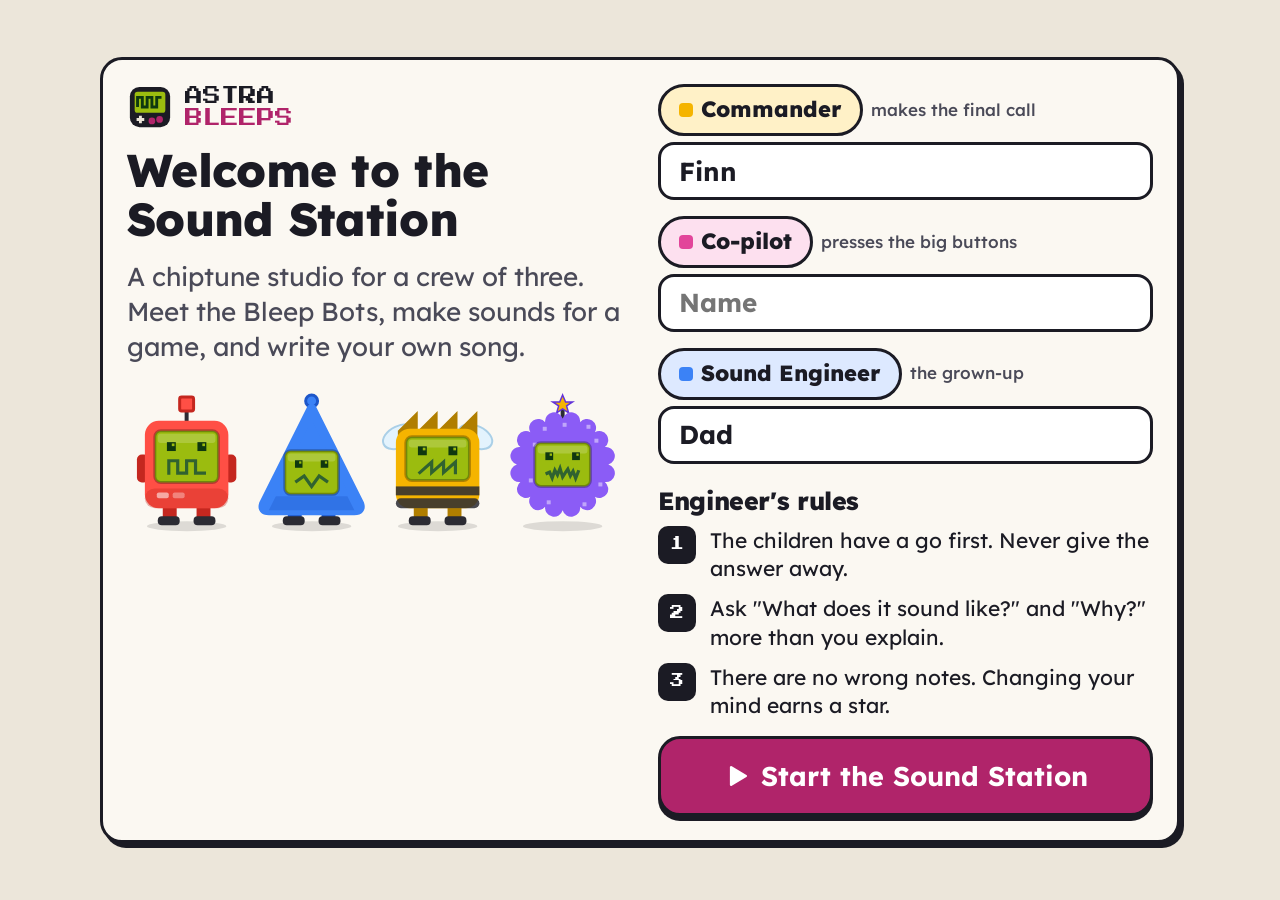
==== bleeps/index.html @ d09997f2 "Add Astra Bleeps in /bleeps/ and keep the space app's cache out of it Co-Authored-By: Claude Opus 5." ====
<!doctype html>
<html lang="en-GB">
<head>
<meta charset="utf-8">
<meta name="viewport" content="width=device-width, initial-scale=1, viewport-fit=cover">
<title>Astra Bleeps</title>
<meta name="description" content="A chiptune studio for a crew of three: meet the Bleep Bots, make game sounds and write your own song.">
<meta name="theme-color" content="#ece6da">
<meta name="color-scheme" content="light">
<meta name="mobile-web-app-capable" content="yes">
<meta name="apple-mobile-web-app-capable" content="yes">
<meta name="apple-mobile-web-app-status-bar-style" content="default">
<meta name="apple-mobile-web-app-title" content="Astra Bleeps">
<link rel="manifest" href="manifest.webmanifest">
<link rel="icon" type="image/png" sizes="32x32" href="assets/icons/favicon-32.png">
<link rel="apple-touch-icon" href="assets/icons/apple-touch-icon-180.png">
<link rel="preconnect" href="https://fonts.googleapis.com">
<link rel="preconnect" href="https://fonts.gstatic.com" crossorigin>
<link rel="stylesheet" href="css/app.css">
</head>
<body>
<main id="app"></main>
<noscript><p style="padding:40px;font-family:sans-serif">Astra Bleeps needs JavaScript switched on.</p></noscript>
<script type="module" src="js/app.js"></script>
</body>
</html>
---- bleeps/css/app.css ----
/* Astra Bleeps: a warm handheld-console look. Cream body, bold outlines, chunky buttons,
   Game Boy green LCD panels, one colour per robot. */
@import url('https://fonts.googleapis.com/css2?family=Lexend:wght@400;500;600;700;800&family=Press+Start+2P&display=swap');

:root {
  --bg: #ece6da;
  --bg-2: #e2dbcc;
  --bg-3: #d8d0bf;
  --card: #fbf8f2;
  --card-2: #f4efe5;
  --ink: #1b1b24;
  --ink-2: #4a4a58;
  --ink-3: #87849a;
  --line: #d3cbbb;
  --edge: #1b1b24;
  --lcd: #9bbc0f;
  --lcd-2: #8bac0f;
  --lcd-dark: #306230;
  --lcd-ink: #0f380f;
  --bezel: #4b4b5c;
  --a: #b0246a;            /* the console's A button: main actions */
  --a-dark: #7c1449;
  --a-soft: #f7d9e8;
  --go: #1fa35c;
  --go-dark: #12733f;
  --bleep: #ff4f45; --bleep-dark: #c4271f; --bleep-soft: #ffe1de;
  --hoot: #3b82f6; --hoot-dark: #1d56c9; --hoot-soft: #dde9ff;
  --buzz: #f5b400; --buzz-dark: #b07e00; --buzz-soft: #fff1c7;
  --fizz: #8b5cf6; --fizz-dark: #6232d9; --fizz-soft: #ece4ff;
  --crew: #14b8a6; --crew-dark: #0b7f73; --crew-soft: #d5f5f1;
  --cmd: #f5b400;          /* Commander */
  --cop: #e2459a;          /* Co-pilot */
  --eng: #3b82f6;          /* Sound Engineer */
  --radius: 22px;
  --font: 'Lexend', system-ui, sans-serif;
  --pixel: 'Press Start 2P', ui-monospace, monospace;
  --pop: 4px 5px 0 var(--edge);
  --pop-sm: 3px 3px 0 var(--edge);
  --top: 76px;
  color-scheme: light;
}

*, *::before, *::after { box-sizing: border-box; }
html, body {
  margin: 0; height: 100%; background: var(--bg); color: var(--ink);
  font-family: var(--font); font-size: 22px; line-height: 1.35;
  -webkit-font-smoothing: antialiased; -webkit-tap-highlight-color: transparent; overscroll-behavior: none;
}
body { overflow: hidden; user-select: none; -webkit-user-select: none; -webkit-touch-callout: none; touch-action: manipulation; }
input, textarea { user-select: text; -webkit-user-select: text; font-family: var(--font); }
h1, h2, h3 { font-weight: 800; letter-spacing: -0.015em; margin: 0; }
h1 { font-size: clamp(36px, 4vw, 54px); line-height: 1.05; }
h2 { font-size: clamp(28px, 2.8vw, 38px); line-height: 1.1; }
h3 { font-size: 25px; line-height: 1.2; }
p { margin: 0 0 0.5em; }
button { font-family: var(--font); color: inherit; }
svg { display: block; }
.pixel { font-family: var(--pixel); letter-spacing: 0; font-weight: 400; }
.muted { color: var(--ink-2); }
.faint { color: var(--ink-3); }
.row { display: flex; align-items: center; }
.col { display: flex; flex-direction: column; }
.gap { gap: 16px; }
.gap-s { gap: 10px; }
.wrap { flex-wrap: wrap; }
.grow { flex: 1; }
.center { justify-content: center; }
.lead { font-size: 26px; line-height: 1.35; }
.hidden { display: none !important; }

#app { position: fixed; inset: 0; display: flex; flex-direction: column; }
.view { flex: 1; min-height: 0; display: flex; flex-direction: column; position: relative; }
.scroll { overflow-y: auto; overflow-x: hidden; -webkit-overflow-scrolling: touch; }

/* ---------------- Buttons ---------------- */
.btn {
  display: inline-flex; align-items: center; justify-content: center; gap: 10px;
  min-height: 64px; padding: 0 26px; border-radius: 18px; border: 3px solid var(--edge);
  background: var(--card); color: var(--ink); font-size: 22px; font-weight: 700; cursor: pointer;
  box-shadow: 0 5px 0 var(--edge); transform: translateY(0); transition: transform .06s, box-shadow .06s, background .15s;
  white-space: nowrap; text-decoration: none; touch-action: manipulation;
}
.btn svg { width: 28px; height: 28px; flex: none; }
.btn:active, .btn.press { transform: translateY(4px); box-shadow: 0 1px 0 var(--edge); }
.btn:disabled { opacity: .45; cursor: default; transform: none; box-shadow: 0 5px 0 var(--edge); }
.btn.primary { background: var(--a); color: #fff; }
.btn.go { background: var(--go); color: #fff; }
.btn.dark { background: var(--ink); color: #fff; }
.btn.ghost { background: transparent; box-shadow: none; border-color: var(--line); }
.btn.ghost:active { transform: translateY(2px); }
.btn.big { min-height: 80px; font-size: 27px; padding: 0 34px; border-radius: 22px; }
.btn.small { min-height: 52px; font-size: 19px; padding: 0 18px; border-radius: 14px; }
.btn.small svg { width: 24px; height: 24px; }
.btn.round { width: 64px; padding: 0; border-radius: 50%; }
.btn.round.small { width: 52px; }
.btn.on { background: var(--ink); color: #fff; }
.btn.glow { animation: glow 1.6s ease-in-out infinite; }
@keyframes glow { 0%, 100% { box-shadow: 0 5px 0 var(--edge), 0 0 0 0 rgba(176, 36, 106, .45); } 50% { box-shadow: 0 5px 0 var(--edge), 0 0 0 12px rgba(176, 36, 106, 0); } }

.speak-btn {
  width: 58px; height: 58px; flex: none; border-radius: 50%; border: 3px solid var(--edge); background: var(--card);
  display: inline-flex; align-items: center; justify-content: center; cursor: pointer; box-shadow: 0 4px 0 var(--edge); color: var(--ink);
}
.speak-btn svg { width: 28px; height: 28px; }
.speak-btn:active { transform: translateY(3px); box-shadow: 0 1px 0 var(--edge); }
.speak-btn.on { background: var(--a); color: #fff; animation: pulse 1s ease-in-out infinite; }
@keyframes pulse { 50% { transform: scale(1.07); } }

/* ---------------- Cards and panels ---------------- */
.card { background: var(--card); border: 3px solid var(--edge); border-radius: var(--radius); box-shadow: var(--pop); padding: 24px; }
.card.flat { box-shadow: none; }
.panel { background: var(--bg-2); border-radius: var(--radius); padding: 18px; }
.eyebrow { font-family: var(--pixel); font-size: 13px; color: var(--ink-2); letter-spacing: .5px; text-transform: uppercase; margin-bottom: 8px; }
.chip { display: inline-flex; align-items: center; gap: 8px; padding: 6px 14px; border-radius: 999px; border: 2.5px solid var(--edge); background: var(--card); font-weight: 700; font-size: 18px; }
.chip svg { width: 22px; height: 22px; }
.who { display: inline-flex; align-items: center; gap: 8px; padding: 8px 18px; border-radius: 999px; border: 3px solid var(--edge); font-weight: 800; font-size: 22px; background: var(--card); }
.who::before { content: ''; width: 14px; height: 14px; border-radius: 4px; background: currentColor; }
.who.commander { background: #fff1c7; color: var(--ink); }
.who.commander::before { background: var(--cmd); }
.who.copilot { background: #fde0ef; color: var(--ink); }
.who.copilot::before { background: var(--cop); }
.who.engineer { background: #dde9ff; color: var(--ink); }
.who.engineer::before { background: var(--eng); }
.who.everyone { background: #e6f6ee; }
.who.everyone::before { background: var(--go); }

.lcd {
  background: var(--lcd); border-radius: 14px; border: 10px solid var(--bezel); box-shadow: inset 0 0 0 2px rgba(0,0,0,.15);
  color: var(--lcd-ink); font-family: var(--pixel); image-rendering: pixelated;
}
.lcdwave { width: 100%; height: auto; }

/* ---------------- Top bar ---------------- */
.topbar {
  height: var(--top); flex: none; display: flex; align-items: center; gap: 14px; padding: 0 18px;
  background: var(--bg); border-bottom: 3px solid var(--edge); position: relative; z-index: 5;
}
.topbar .title { font-weight: 800; font-size: 26px; white-space: nowrap; overflow: hidden; text-overflow: ellipsis; }
.topbar .spacer { flex: 1; }
.logo { display: flex; align-items: center; gap: 12px; }
.logo .mark { width: 46px; height: 46px; }
.logo .word { font-family: var(--pixel); font-size: 18px; line-height: 1.25; }
.logo .word span { color: var(--a); }

/* ---------------- Toast and modal ---------------- */
.toast {
  position: fixed; left: 50%; bottom: 120px; transform: translateX(-50%); z-index: 100;
  background: var(--ink); color: #fff; padding: 16px 28px; border-radius: 18px; font-weight: 700; font-size: 22px;
  box-shadow: 0 10px 30px rgba(0,0,0,.25); animation: toastIn .25s ease-out; max-width: 90vw; text-align: center;
}
@keyframes toastIn { from { opacity: 0; transform: translate(-50%, 12px); } }
.modal-back { position: fixed; inset: 0; background: rgba(27, 27, 36, .45); z-index: 90; display: flex; align-items: center; justify-content: center; padding: 24px; }
.modal { background: var(--card); border: 3px solid var(--edge); border-radius: 26px; box-shadow: 6px 8px 0 var(--edge); padding: 26px; width: min(720px, 100%); max-height: 92vh; overflow: auto; }
.modal.wide { width: min(1100px, 100%); }
.modal { --notch: var(--card); }
.modal-head { display: flex; align-items: center; justify-content: space-between; gap: 16px; margin-bottom: 18px; }

/* ---------------- Bots ---------------- */
.bot { position: relative; display: inline-flex; flex-direction: column; align-items: center; cursor: pointer; touch-action: manipulation; }
.bot .botsvg { width: 100%; height: auto; overflow: visible; }
.bot .body { transform-origin: 60px 120px; transform-box: view-box; }
.bot.sing .body { animation: hop .32s ease-out 2; }
.bot.sing .mouth { animation: talk .12s steps(2) infinite; }
.bot.sing .antenna { animation: wiggle .2s ease-in-out infinite; transform-origin: 60px 30px; transform-box: view-box; }
.bot .eyes { animation: blink 5s infinite; transform-origin: center 50px; transform-box: view-box; }
.bot .zzz text { animation: zz 2s ease-in-out infinite; }
.bot .zzz text:nth-child(2) { animation-delay: .5s; }
.bot .name { font-weight: 800; font-size: 22px; margin-top: 4px; }
@keyframes hop { 0% { transform: translateY(0) scale(1, 1); } 30% { transform: translateY(-14px) scale(.96, 1.05); } 70% { transform: translateY(0) scale(1.05, .95); } 100% { transform: none; } }
@keyframes talk { 0% { transform: scaleY(1.7); } 100% { transform: scaleY(.6); } }
@keyframes wiggle { 0%, 100% { transform: rotate(-8deg); } 50% { transform: rotate(8deg); } }
@keyframes blink { 0%, 95%, 100% { transform: scaleY(1); } 97% { transform: scaleY(.1); } }
@keyframes zz { 0%, 100% { opacity: .2; transform: translateY(0); } 50% { opacity: 1; transform: translateY(-4px); } }
@media (prefers-reduced-motion: reduce) { .bot.sing .body, .bot.sing .mouth, .bot .eyes { animation: none !important; } }

.sticker { width: 100%; height: 100%; }

/* ---------------- Crew setup ---------------- */
.setup { padding: 20px; }
.setup .card { margin: auto; width: min(1080px, 100%); display: grid; grid-template-columns: 1fr 1fr; gap: 22px 36px; }
.setup h1 { font-size: clamp(32px, 3.6vw, 46px); }
.setup .field input { min-height: 58px; }
.setup .hero { display: flex; gap: 6px; align-items: flex-end; }
.setup .hero .bot { width: 25%; }
.field { display: flex; flex-direction: column; gap: 6px; }
.field label { font-weight: 800; font-size: 20px; display: flex; align-items: center; gap: 8px; }
.field label small { font-weight: 500; color: var(--ink-2); font-size: 17px; }
.field input {
  min-height: 64px; border-radius: 16px; border: 3px solid var(--edge); padding: 0 18px; font-size: 26px; font-weight: 700; background: #fff; color: var(--ink);
}
.field input:focus { outline: 4px solid var(--a-soft); }
.rules { margin: 0; padding: 0; list-style: none; display: flex; flex-direction: column; gap: 12px; }
.rules li { display: flex; gap: 14px; align-items: flex-start; font-size: 21px; }
.rules .n { flex: none; width: 38px; height: 38px; border-radius: 10px; background: var(--ink); color: #fff; font-family: var(--pixel); font-size: 14px; display: flex; align-items: center; justify-content: center; }

/* ---------------- Home: Sound Station ---------------- */
.home { padding: 22px 26px 40px; display: flex; flex-direction: column; gap: 26px; }
.home-top { display: grid; grid-template-columns: 1.35fr 1fr; gap: 22px; }
.stage {
  background: linear-gradient(#2a2440, #1b1b2e); border: 3px solid var(--edge); border-radius: 26px; box-shadow: var(--pop);
  padding: 18px 20px 0; position: relative; overflow: hidden; min-height: 300px; display: flex; flex-direction: column;
}
.stage .stars { position: absolute; inset: 0; pointer-events: none; }
.stage .stagehead { display: flex; align-items: center; justify-content: space-between; color: #fff; position: relative; z-index: 1; }
.stage .stagehead .pixel { font-size: 15px; color: #ffd76a; }
.stage .bots { flex: 1; display: flex; align-items: flex-end; justify-content: space-around; gap: 4px; position: relative; z-index: 1; }
.stage .bots .bot { width: 19%; max-width: 150px; }
.stage .bots .bot .name { color: #fff; font-size: 20px; margin: 2px 0 6px; }
.stage .floor { height: 22px; background: repeating-linear-gradient(90deg, #3a3358 0 22px, #332d4f 22px 44px); margin: 0 -20px; border-top: 3px solid #120f1f; position: relative; z-index: 1; }

.cart {
  position: relative; background: #8d8a9c; border: 3px solid var(--edge); border-radius: 18px 18px 10px 10px; box-shadow: var(--pop);
  padding: 16px 16px 14px; display: flex; flex-direction: column; gap: 12px; color: #fff;
}
.cart::before { content: ''; position: absolute; right: -3px; top: -3px; width: 34px; height: 34px; background: var(--bg); border-left: 3px solid var(--edge); border-bottom: 3px solid var(--edge); border-bottom-left-radius: 8px; }
.cart .label { background: var(--card); color: var(--ink); border: 3px solid var(--edge); border-radius: 12px; padding: 12px 14px; display: flex; gap: 14px; align-items: center; }
.cart .label .art { width: 120px; height: 72px; border-radius: 8px; overflow: hidden; border: 3px solid var(--edge); flex: none; background: #1b1b2e; }
.cart .label h3 { font-size: 26px; }
.cart .slots { display: grid; grid-template-columns: repeat(4, 1fr); gap: 8px; }
.slot { background: #6f6c80; border: 2.5px solid var(--edge); border-radius: 10px; padding: 6px 4px; text-align: center; font-size: 15px; font-weight: 700; color: #e9e6f2; display: flex; flex-direction: column; align-items: center; gap: 4px; }
.slot .led { width: 14px; height: 14px; border-radius: 4px; background: #4a475a; border: 2px solid var(--edge); }
.slot.full { background: var(--card); color: var(--ink); }
.slot.full .led { background: var(--lcd); box-shadow: 0 0 8px var(--lcd); }
.cart .ridges { display: flex; gap: 6px; justify-content: center; }
.cart .ridges i { width: 18px; height: 6px; background: #6f6c80; border-radius: 3px; }

.section-title { display: flex; align-items: baseline; justify-content: space-between; gap: 16px; margin-bottom: 14px; }
.section-title h2 { font-size: 30px; }
.missions { display: grid; grid-template-columns: repeat(4, 1fr); gap: 18px; }
.mcard {
  position: relative; border: 3px solid var(--edge); border-radius: 18px 18px 10px 10px; box-shadow: var(--pop); padding: 12px 12px 12px; cursor: pointer;
  display: flex; flex-direction: column; gap: 10px; text-align: left; min-height: 210px; color: var(--ink);
}
.mcard:active { transform: translateY(3px); box-shadow: 1px 2px 0 var(--edge); }
.mcard .num { position: absolute; top: 10px; left: 12px; font-family: var(--pixel); font-size: 13px; background: var(--ink); color: #fff; padding: 6px 7px; border-radius: 6px; z-index: 2; }
.mcard .pic { height: 108px; border-radius: 10px; border: 3px solid var(--edge); background: var(--card); display: flex; align-items: center; justify-content: center; overflow: hidden; }
.mcard .pic svg.sticker { width: 84px; height: 84px; }
.mcard .pic .botsvg { height: 104px; width: auto; }
.mcard h3 { font-size: 22px; line-height: 1.15; }
.mcard .tag { font-size: 16px; color: var(--ink-2); font-weight: 600; }
.mcard .done { position: absolute; top: 8px; right: 8px; width: 46px; height: 46px; z-index: 2; }
.tools { display: grid; grid-template-columns: repeat(4, 1fr); gap: 16px; }
.tool {
  border: 3px solid var(--edge); border-radius: 20px; box-shadow: var(--pop); background: var(--card); padding: 14px 16px; cursor: pointer;
  display: flex; align-items: center; gap: 14px; text-align: left; min-height: 96px; color: var(--ink);
}
.tool:active { transform: translateY(3px); box-shadow: 1px 2px 0 var(--edge); }
.tool .ic { width: 66px; height: 66px; flex: none; border-radius: 16px; border: 3px solid var(--edge); display: flex; align-items: center; justify-content: center; }
.tool .ic svg { width: 40px; height: 40px; }
.tool h3 { font-size: 22px; }
.tool p { margin: 2px 0 0; font-size: 16px; color: var(--ink-2); line-height: 1.25; }
.patchwall { display: flex; flex-wrap: wrap; gap: 14px; align-items: center; }
.patchwall .p { width: 104px; height: 104px; }
.homefoot { display: flex; gap: 14px; flex-wrap: wrap; align-items: center; }

/* ---------------- Mission runner ---------------- */
.runner { flex: 1; min-height: 0; display: flex; flex-direction: column; }
.pips { display: flex; gap: 6px; align-items: center; }
.pips i { width: 14px; height: 14px; border-radius: 4px; background: var(--bg-3); border: 2px solid var(--edge); }
.pips i.on { background: var(--a); }
.pips i.now { background: var(--buzz); transform: scale(1.25); }
.stagearea { flex: 1; min-height: 0; position: relative; overflow: hidden; }
.step { position: absolute; inset: 0; display: flex; flex-direction: column; }
.step.pad { padding: 22px 28px; overflow-y: auto; }
.bottombar {
  height: 92px; flex: none; display: flex; align-items: center; gap: 14px; padding: 0 18px; border-top: 3px solid var(--edge); background: var(--bg); z-index: 5;
}
.bottombar .mid { flex: 1; display: flex; align-items: center; justify-content: center; gap: 12px; min-width: 0; font-size: 20px; color: var(--ink-2); }
.bottombar .mid .label { white-space: nowrap; overflow: hidden; text-overflow: ellipsis; }
.bottombar .mid .label.compact { white-space: normal; font-size: 18px; line-height: 1.25; color: var(--ink); font-weight: 600; display: -webkit-box; -webkit-line-clamp: 3; -webkit-box-orient: vertical; }
.bottombar .mid .speak-btn { width: 52px; height: 52px; }

/* Story */
.story { flex: 1; display: grid; grid-template-columns: 1.1fr 1fr; gap: 28px; align-items: center; min-height: 0; }
.story.noart { grid-template-columns: 1fr; max-width: 980px; margin: 0 auto; width: 100%; }
.story .art { height: 100%; max-height: 560px; min-height: 0; display: flex; align-items: center; justify-content: center; }
.story .art .frame { width: 100%; height: 100%; border: 3px solid var(--edge); border-radius: 22px; box-shadow: var(--pop); overflow: hidden; background: var(--card); display: flex; align-items: center; justify-content: center; position: relative; }
.story .art .frame img { width: 100%; height: 100%; object-fit: contain; background: #fff; }
.story .art .frame .credit { position: absolute; right: 8px; bottom: 6px; font-size: 12px; background: rgba(255,255,255,.85); padding: 2px 8px; border-radius: 6px; color: var(--ink-2); }
.story .art .botrow { display: flex; align-items: flex-end; justify-content: center; gap: 10px; width: 100%; }
.story .art .botrow .bot { width: 30%; max-width: 220px; }
.story .art .one .bot { width: 260px; }
.story .art .stk { width: 300px; height: 300px; }
.story .art .waverow { display: flex; flex-direction: column; gap: 16px; width: 100%; }
.story .art .waverow .wv { display: flex; align-items: center; gap: 16px; }
.story .art .waverow .frame { height: auto; flex: 1; }
.story .art .waverow .name { font-weight: 800; font-size: 24px; width: 110px; }
.story .text .card { display: flex; flex-direction: column; gap: 16px; }
.story h2 { font-size: 38px; }
.story .say { font-size: 29px; line-height: 1.4; font-weight: 500; }
.wow { background: var(--lcd); border: 3px solid var(--edge); border-radius: 16px; padding: 14px 18px; font-weight: 700; font-size: 23px; color: var(--lcd-ink); display: flex; gap: 12px; align-items: flex-start; }
.wow .src { font-size: 13px; font-weight: 500; color: var(--lcd-dark); display: block; margin-top: 4px; word-break: break-all; }
.dadline { display: flex; gap: 12px; align-items: flex-start; font-size: 20px; color: var(--ink-2); border-top: 2px dashed var(--line); padding-top: 12px; }
.dadline b { color: var(--eng); white-space: nowrap; }
.playbig {
  display: inline-flex; align-items: center; gap: 14px; min-height: 84px; padding: 0 30px 0 18px; border-radius: 999px; border: 3px solid var(--edge);
  background: var(--go); color: #fff; font-weight: 800; font-size: 26px; cursor: pointer; box-shadow: 0 6px 0 var(--edge);
}
.playbig .disc { width: 56px; height: 56px; border-radius: 50%; background: rgba(255,255,255,.22); display: flex; align-items: center; justify-content: center; }
.playbig .disc svg { width: 30px; height: 30px; }
.playbig:active, .playbig.press { transform: translateY(4px); box-shadow: 0 2px 0 var(--edge); }
.playbig.playing { background: var(--a); }

/* Guess and Big Question */
.ask { display: flex; flex-direction: column; gap: 18px; max-width: 1220px; margin: 0 auto; width: 100%; flex: 1; min-height: 0; }
.ask .prompt { font-size: 32px; font-weight: 800; line-height: 1.2; }
.ask .scenario { font-size: 25px; line-height: 1.4; }
.choices { display: grid; gap: 18px; grid-template-columns: repeat(var(--n, 3), 1fr); }
.choice {
  position: relative; border: 3px solid var(--edge); border-radius: 22px; background: var(--card); box-shadow: var(--pop); padding: 14px; cursor: pointer;
  display: flex; flex-direction: column; align-items: center; gap: 10px; text-align: center; font-size: 23px; font-weight: 700; min-height: 150px; color: var(--ink);
  transition: transform .08s, box-shadow .08s, opacity .2s;
}
.choice:active { transform: translateY(3px); box-shadow: 1px 2px 0 var(--edge); }
.choice .pic { width: 100%; height: 150px; display: flex; align-items: center; justify-content: center; }
.choice .pic svg.sticker { width: 130px; height: 130px; }
.choice .pic .bot { height: 150px; width: auto; }
.choice .pic .bot .botsvg { height: 150px; width: auto; }
.choice .pic .lcdwave { height: 110px; width: auto; max-width: 100%; }
.choice .detail { font-size: 17px; font-weight: 500; color: var(--ink-2); }
.choice .listen { position: absolute; top: 10px; right: 10px; width: 54px; height: 54px; border-radius: 50%; border: 3px solid var(--edge); background: var(--go); color: #fff; display: flex; align-items: center; justify-content: center; box-shadow: 0 3px 0 var(--edge); }
.choice .listen svg { width: 26px; height: 26px; }
.choice .key { position: absolute; top: 10px; left: 12px; font-family: var(--pixel); font-size: 14px; background: var(--ink); color: #fff; padding: 6px 8px; border-radius: 6px; }
.choice .badges { display: flex; gap: 6px; flex-wrap: wrap; justify-content: center; min-height: 34px; }
.badge { display: inline-flex; align-items: center; padding: 3px 12px; border-radius: 999px; border: 2.5px solid var(--edge); font-size: 17px; font-weight: 800; animation: pop .25s ease-out; }
.badge.commander { background: var(--cmd); }
.badge.copilot { background: var(--cop); color: #fff; }
.badge.engineer { background: var(--eng); color: #fff; }
@keyframes pop { from { transform: scale(.4); } 70% { transform: scale(1.12); } }
.choice.answer { outline: 6px solid var(--go); outline-offset: 3px; }
.choice.dim { opacity: .5; }
.turnrow { display: flex; align-items: center; justify-content: center; gap: 16px; flex-wrap: wrap; min-height: 72px; }
.turnrow .ask-line { font-size: 24px; font-weight: 700; }
.reveal { display: flex; gap: 18px; align-items: stretch; }
.reveal .card { flex: 1; display: flex; flex-direction: column; gap: 10px; }
.reveal .big { font-size: 28px; font-weight: 800; }
.reveal p { font-size: 24px; margin: 0; }
.mindrow { display: flex; gap: 12px; flex-wrap: wrap; justify-content: center; }

/* At home */
.athome { display: grid; grid-template-columns: 1fr 1.4fr; gap: 22px; max-width: 1220px; margin: 0 auto; width: 100%; }
.athome ul, .athome ol { margin: 0; padding: 0; list-style: none; display: flex; flex-direction: column; gap: 12px; font-size: 22px; }
.athome li { display: flex; gap: 12px; align-items: flex-start; }
.athome .tick { width: 40px; height: 40px; flex: none; border-radius: 10px; border: 3px solid var(--edge); background: #fff; display: flex; align-items: center; justify-content: center; cursor: pointer; }
.athome .tick.on { background: var(--go); color: #fff; }
.athome .tick svg { width: 26px; height: 26px; }
.athome .n { width: 40px; height: 40px; flex: none; border-radius: 10px; background: var(--ink); color: #fff; font-family: var(--pixel); font-size: 14px; display: flex; align-items: center; justify-content: center; }
.athome .safe { background: #fff1c7; border: 2.5px solid var(--edge); border-radius: 14px; padding: 10px 14px; font-size: 19px; }

/* Finish */
.finish { flex: 1; display: grid; grid-template-columns: 420px 1fr; gap: 36px; align-items: center; max-width: 1200px; margin: 0 auto; width: 100%; }
.finish .patchbig { width: 400px; height: 400px; filter: drop-shadow(6px 8px 0 rgba(27,27,36,.9)); animation: patchIn .7s cubic-bezier(.2, 1.4, .4, 1); }
@keyframes patchIn { from { transform: scale(.3) rotate(-30deg); opacity: 0; } }
.debrief { display: flex; flex-direction: column; gap: 12px; }
.debrief .q { display: flex; gap: 14px; align-items: center; font-size: 25px; font-weight: 600; }

/* Toy host inside a step */
.toyhost { flex: 1; min-height: 0; position: relative; display: flex; flex-direction: column; }
.toyintro { display: flex; align-items: center; gap: 14px; padding: 14px 24px 0; }
.toyintro .t { font-size: 25px; font-weight: 700; line-height: 1.25; }
.toybody { flex: 1; min-height: 0; position: relative; display: flex; flex-direction: column; }

/* Video */
.video { display: grid; grid-template-columns: 1.5fr 1fr; gap: 24px; align-items: center; max-width: 1240px; margin: 0 auto; width: 100%; flex: 1; }
.vframe { position: relative; aspect-ratio: 16 / 9; border: 3px solid var(--edge); border-radius: 22px; overflow: hidden; background: #000; box-shadow: var(--pop); }
.vframe img, .vframe iframe { position: absolute; inset: 0; width: 100%; height: 100%; object-fit: cover; border: 0; }
.vframe .play { position: absolute; left: 50%; top: 50%; transform: translate(-50%, -50%); width: 110px; height: 110px; border-radius: 50%; background: var(--a); color: #fff; border: 4px solid #fff; display: flex; align-items: center; justify-content: center; cursor: pointer; }
.vframe .play svg { width: 50px; height: 50px; }

/* Notes and log */
.notes { padding: 24px 30px 60px; max-width: 1100px; margin: 0 auto; width: 100%; display: flex; flex-direction: column; gap: 20px; }
.notes h2 { font-size: 30px; margin-bottom: 8px; }
.notes p, .notes li { font-size: 20px; line-height: 1.45; }
.notes table { border-collapse: collapse; width: 100%; font-size: 18px; }
.notes td, .notes th { border-bottom: 2px solid var(--line); padding: 8px 10px; text-align: left; vertical-align: top; }
.notes a { color: var(--a); }
.logitem { display: flex; gap: 14px; padding: 10px 0; border-bottom: 2px dashed var(--line); font-size: 19px; }
.logitem time { color: var(--ink-3); white-space: nowrap; font-size: 16px; padding-top: 2px; }

/* ---------------- Song cartridges (Song Maker save box, Jukebox) ---------------- */
.cartridge { position: relative; background: var(--cc); border: 3px solid var(--edge); border-radius: 16px 16px 8px 8px; padding: 26px 18px 18px; box-shadow: var(--pop); }
.cartridge::before { content: ''; position: absolute; right: -3px; top: -3px; width: 30px; height: 30px; background: var(--notch, var(--bg)); border-left: 3px solid var(--edge); border-bottom: 3px solid var(--edge); border-bottom-left-radius: 8px; }
.cartridge .ct-top { position: absolute; top: 8px; left: 18px; display: flex; gap: 5px; }
.cartridge .ct-top i { width: 22px; height: 6px; border-radius: 3px; background: rgba(0,0,0,.25); }
.cartridge .ct-label { background: var(--card); border: 3px solid var(--edge); border-radius: 10px; padding: 12px; display: flex; flex-direction: column; align-items: center; gap: 6px; text-align: center; }
.cartridge .ct-art { width: 92px; height: 92px; }
.cartridge .ct-name { font-weight: 800; font-size: 22px; line-height: 1.1; word-break: break-word; }
.cartridge .ct-by { font-size: 13px; color: var(--ink-2); }
.cartridge .ct-foot { height: 14px; margin: 12px 20px 0; border-radius: 4px; background: repeating-linear-gradient(90deg, rgba(0,0,0,.28) 0 10px, transparent 10px 16px); }

/* ---------------- Studio shell ---------------- */
.studio { flex: 1; min-height: 0; display: flex; flex-direction: column; }

/* Responsive */
@media (max-width: 1100px) {
  .missions, .tools { grid-template-columns: repeat(3, 1fr); }
  .home-top { grid-template-columns: 1fr; }
}
@media (max-width: 900px) {
  :root { --top: 68px; }
  html, body { font-size: 20px; }
  .missions, .tools { grid-template-columns: repeat(2, 1fr); }
  .story { grid-template-columns: 1fr; }
  .story .art { max-height: 300px; }
  .setup .card { grid-template-columns: 1fr; }
  .finish { grid-template-columns: 1fr; justify-items: center; }
  .finish .patchbig { width: 260px; height: 260px; }
  .athome { grid-template-columns: 1fr; }
  .video { grid-template-columns: 1fr; }
  .choices { grid-template-columns: repeat(2, 1fr) !important; }
}
@media (max-height: 700px) {
  .bottombar { height: 80px; }
  .story h2 { font-size: 32px; }
  .story .say { font-size: 25px; }
}
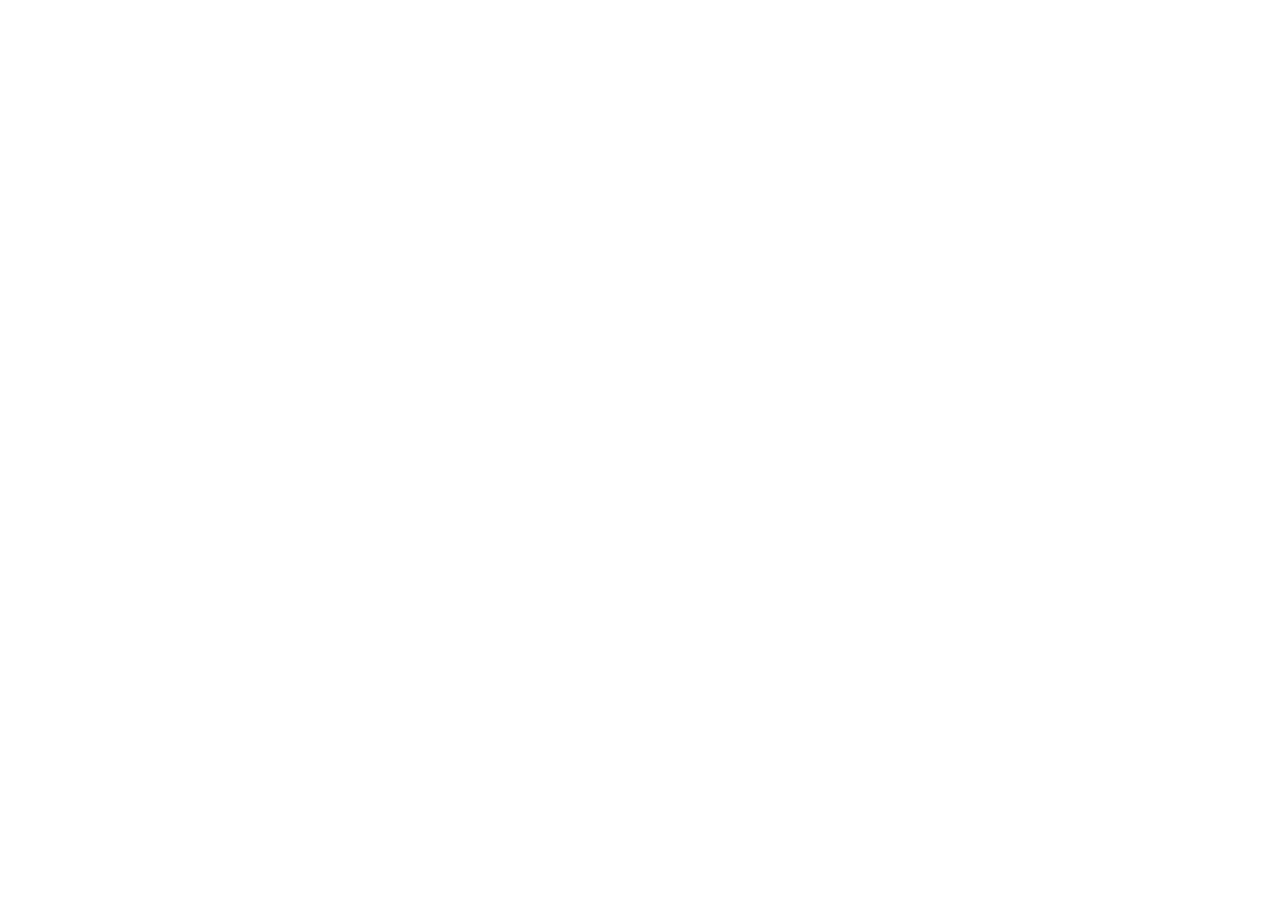
==== commit 3833a3ab: "Astra Bleeps and Astra Maths move to their own addresses /bleeps/ and /maths/ now redirect to philha" ====
--- a/bleeps/index.html
+++ b/bleeps/index.html
@@ -1,26 +1,8 @@
 <!doctype html>
-<html lang="en-GB">
-<head>
-<meta charset="utf-8">
-<meta name="viewport" content="width=device-width, initial-scale=1, viewport-fit=cover">
-<title>Astra Bleeps</title>
-<meta name="description" content="A chiptune studio for a crew of three: meet the Bleep Bots, make game sounds and write your own song.">
-<meta name="theme-color" content="#ece6da">
-<meta name="color-scheme" content="light">
-<meta name="mobile-web-app-capable" content="yes">
-<meta name="apple-mobile-web-app-capable" content="yes">
-<meta name="apple-mobile-web-app-status-bar-style" content="default">
-<meta name="apple-mobile-web-app-title" content="Astra Bleeps">
-<link rel="manifest" href="manifest.webmanifest">
-<link rel="icon" type="image/png" sizes="32x32" href="assets/icons/favicon-32.png">
-<link rel="apple-touch-icon" href="assets/icons/apple-touch-icon-180.png">
-<link rel="preconnect" href="https://fonts.googleapis.com">
-<link rel="preconnect" href="https://fonts.gstatic.com" crossorigin>
-<link rel="stylesheet" href="css/app.css">
-</head>
-<body>
-<main id="app"></main>
-<noscript><p style="padding:40px;font-family:sans-serif">Astra Bleeps needs JavaScript switched on.</p></noscript>
-<script type="module" src="js/app.js"></script>
-</body>
-</html>
+<html lang="en-GB"><head><meta charset="utf-8"><meta name="viewport" content="width=device-width, initial-scale=1">
+<title>Astra Bleeps has moved</title>
+<meta http-equiv="refresh" content="0; url=https://philhandley.github.io/astra-bleeps/">
+<link rel="canonical" href="https://philhandley.github.io/astra-bleeps/">
+<script>location.replace('https://philhandley.github.io/astra-bleeps/');</script>
+<style>body{font-family:system-ui,sans-serif;background:#ece6da;color:#1b1b24;display:flex;min-height:100vh;align-items:center;justify-content:center;margin:0}a{color:#b0246a;font-size:24px}</style>
+</head><body><p><a href="https://philhandley.github.io/astra-bleeps/">Astra Bleeps has moved. Tap here.</a></p></body></html>
